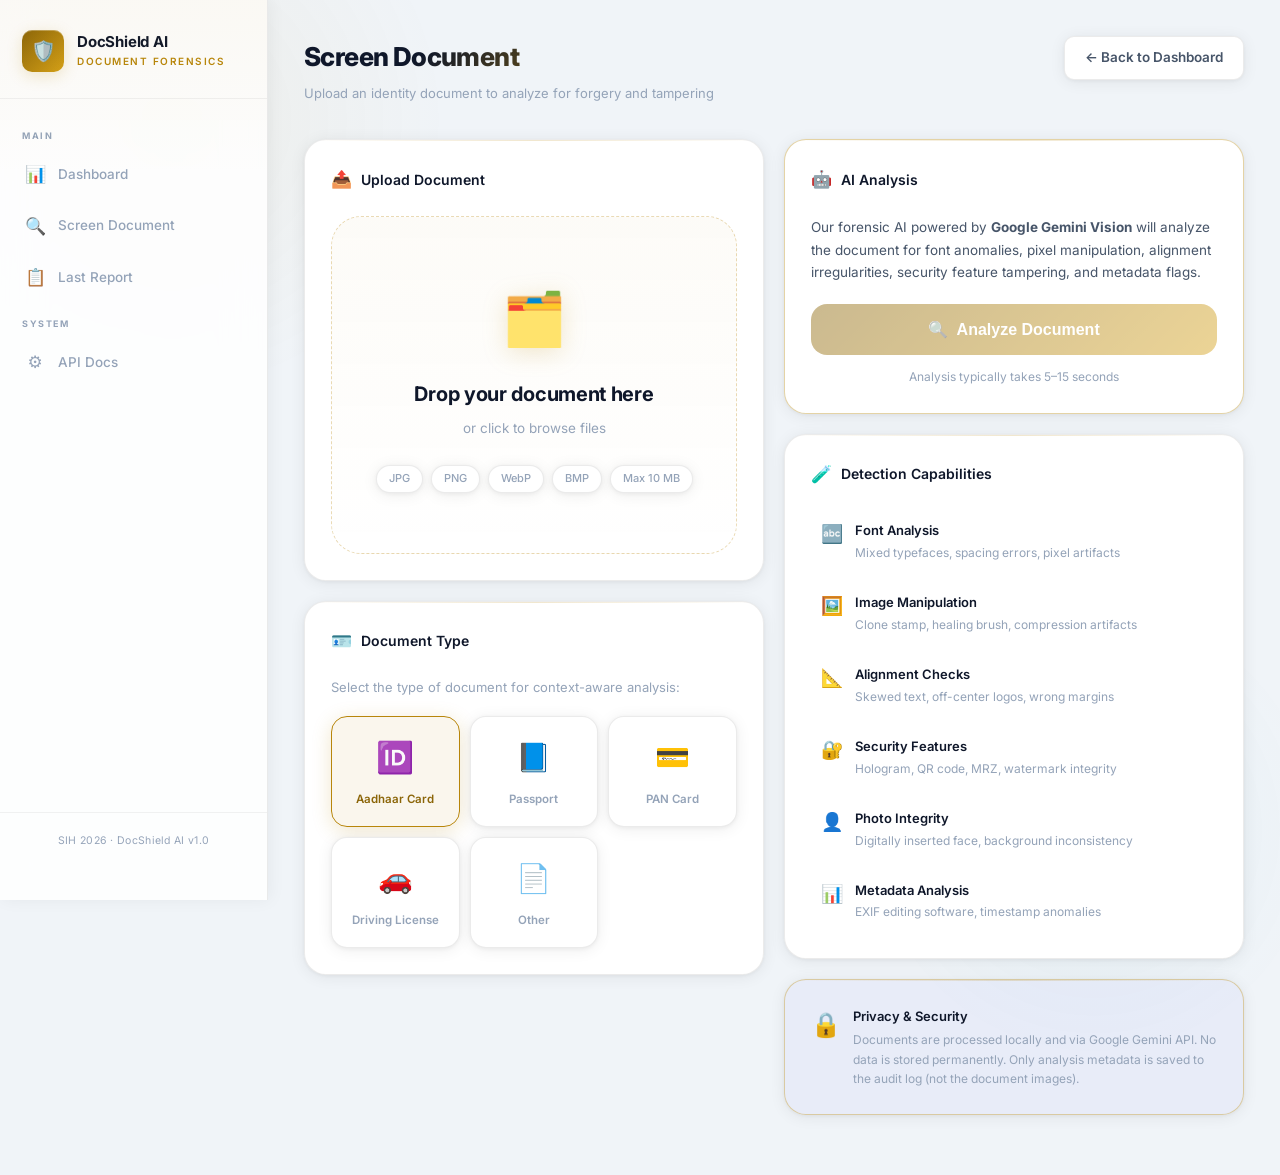
==== frontend/screen.html @ af09ad70 "Initial commit - DocShield AI" ====
<!DOCTYPE html>
<html lang="en">
<head>
  <meta charset="UTF-8">
  <meta name="viewport" content="width=device-width, initial-scale=1.0">
  <title>DocShield AI — Screen Document</title>
  <meta name="description" content="Upload and screen identity documents for forgery and tampering using AI-powered forensic analysis.">
  <link rel="stylesheet" href="css/styles.css?v=3">
</head>
<body>
<div class="app-layout">

  <!-- ── Sidebar ── -->
  <aside class="sidebar">
    <div class="sidebar-brand">
      <a class="brand-logo" href="/">
        <div class="brand-icon">🛡️</div>
        <div>
          <div class="brand-name">DocShield AI</div>
          <div class="brand-subtitle">Document Forensics</div>
        </div>
      </a>
    </div>
    <span class="nav-section-label">Main</span>
    <a class="nav-item" href="/">
      <span class="nav-icon">📊</span> Dashboard
    </a>
    <a class="nav-item active" href="/screen">
      <span class="nav-icon">🔍</span> Screen Document
    </a>
    <a class="nav-item" href="/report">
      <span class="nav-icon">📋</span> Last Report
    </a>
    <span class="nav-section-label">System</span>
    <a class="nav-item" href="/docs" target="_blank">
      <span class="nav-icon">⚙️</span> API Docs
    </a>
    <div class="sidebar-footer">
      <div class="sidebar-footer-text">SIH 2026 · DocShield AI v1.0</div>
    </div>
  </aside>

  <!-- ── Main Content ── -->
  <main class="main-content">

    <!-- Header -->
    <div class="page-header fade-in">
      <div>
        <h1 class="page-title">Screen Document</h1>
        <p class="page-subtitle">Upload an identity document to analyze for forgery and tampering</p>
      </div>
      <a class="btn btn-secondary" href="/">← Back to Dashboard</a>
    </div>

    <div class="grid-2" style="align-items:start">

      <!-- Left Column: Upload + Doc Type -->
      <div style="display:flex;flex-direction:column;gap:20px">

        <!-- Upload Card -->
        <div class="card fade-in stagger-1">
          <div class="card-header">
            <div class="card-title"><span class="card-title-icon">📤</span> Upload Document</div>
          </div>

          <div class="upload-zone" id="drop-zone">
            <input type="file" id="file-input" accept="image/*" style="display:none">
            <span class="upload-icon">🗂️</span>
            <div class="upload-title">Drop your document here</div>
            <div class="upload-subtitle">or click to browse files</div>
            <div class="upload-formats">
              <span class="format-chip">JPG</span>
              <span class="format-chip">PNG</span>
              <span class="format-chip">WebP</span>
              <span class="format-chip">BMP</span>
              <span class="format-chip">Max 10 MB</span>
            </div>
          </div>

          <!-- Preview -->
          <div class="upload-preview" id="upload-preview">
            <img id="preview-img" alt="Document preview">
            <div class="upload-preview-info">
              <span id="preview-name" style="color:var(--text-primary);font-weight:500">—</span>
              <span id="preview-size" style="color:var(--text-muted)">—</span>
            </div>
          </div>
        </div>

        <!-- Document Type Card -->
        <div class="card fade-in stagger-2">
          <div class="card-header">
            <div class="card-title"><span class="card-title-icon">🪪</span> Document Type</div>
          </div>
          <p style="font-size:13px;color:var(--text-muted);margin-bottom:4px">
            Select the type of document for context-aware analysis:
          </p>
          <div class="doc-type-grid">
            <div class="doc-type-btn" data-type="aadhaar">
              <span class="doc-type-icon">🆔</span>
              <div class="doc-type-name">Aadhaar Card</div>
            </div>
            <div class="doc-type-btn" data-type="passport">
              <span class="doc-type-icon">📘</span>
              <div class="doc-type-name">Passport</div>
            </div>
            <div class="doc-type-btn" data-type="pan">
              <span class="doc-type-icon">💳</span>
              <div class="doc-type-name">PAN Card</div>
            </div>
            <div class="doc-type-btn" data-type="driving_license">
              <span class="doc-type-icon">🚗</span>
              <div class="doc-type-name">Driving License</div>
            </div>
            <div class="doc-type-btn" data-type="other">
              <span class="doc-type-icon">📄</span>
              <div class="doc-type-name">Other</div>
            </div>
          </div>
        </div>
      </div>

      <!-- Right Column: Guidelines + Analyze -->
      <div style="display:flex;flex-direction:column;gap:20px">

        <!-- Analyze Button Card -->
        <div class="card fade-in stagger-3" style="border-color:var(--border-accent)">
          <div class="card-header">
            <div class="card-title"><span class="card-title-icon">🤖</span> AI Analysis</div>
          </div>
          <p style="font-size:13.5px;color:var(--text-secondary);margin-bottom:20px;line-height:1.7">
            Our forensic AI powered by <strong style="color:var(--accent-light)">Google Gemini Vision</strong> will analyze 
            the document for font anomalies, pixel manipulation, alignment irregularities, 
            security feature tampering, and metadata flags.
          </p>
          <button class="btn btn-primary btn-lg w-full" id="analyze-btn" disabled style="justify-content:center;font-size:16px;padding:16px">
            🔍 &nbsp;Analyze Document
          </button>
          <p style="font-size:12px;color:var(--text-muted);text-align:center;margin-top:12px">
            Analysis typically takes 5–15 seconds
          </p>
        </div>

        <!-- What we check -->
        <div class="card fade-in stagger-4">
          <div class="card-header">
            <div class="card-title"><span class="card-title-icon">🧪</span> Detection Capabilities</div>
          </div>
          <div style="display:flex;flex-direction:column;gap:10px" id="detection-list"></div>
        </div>

        <!-- Privacy Notice -->
        <div class="card fade-in" style="background:rgba(99,102,241,0.05);border-color:var(--border-accent)">
          <div style="display:flex;gap:12px;align-items:flex-start">
            <span style="font-size:24px">🔒</span>
            <div>
              <div style="font-size:13px;font-weight:600;color:var(--accent-light);margin-bottom:4px">Privacy & Security</div>
              <div style="font-size:12px;color:var(--text-muted);line-height:1.6">
                Documents are processed locally and via Google Gemini API. No data is stored permanently. 
                Only analysis metadata is saved to the audit log (not the document images).
              </div>
            </div>
          </div>
        </div>

      </div>
    </div>

  </main>
</div>

<!-- ── Loading Overlay ── -->
<div class="loading-overlay" id="loading-overlay">
  <div class="loading-spinner"></div>
  <div class="loading-title">Analyzing Document...</div>
  <div class="loading-steps">
    <div class="loading-step" id="step-upload">
      <div class="loading-step-icon">1</div>
      <span>Uploading document securely</span>
    </div>
    <div class="loading-step" id="step-exif">
      <div class="loading-step-icon">2</div>
      <span>Extracting EXIF metadata</span>
    </div>
    <div class="loading-step" id="step-preproc">
      <div class="loading-step-icon">3</div>
      <span>Preprocessing image</span>
    </div>
    <div class="loading-step" id="step-ai">
      <div class="loading-step-icon">4</div>
      <span>Running Gemini Vision AI analysis</span>
    </div>
    <div class="loading-step" id="step-annotate">
      <div class="loading-step-icon">5</div>
      <span>Generating annotated report</span>
    </div>
  </div>
</div>

<script src="js/app.js"></script>
<script src="js/upload.js"></script>
<script>
  // Populate Detection Capabilities list
  const DETECTION_ITEMS = [
    ['🔤', 'Font Analysis',       'Mixed typefaces, spacing errors, pixel artifacts'],
    ['🖼️', 'Image Manipulation', 'Clone stamp, healing brush, compression artifacts'],
    ['📐', 'Alignment Checks',   'Skewed text, off-center logos, wrong margins'],
    ['🔐', 'Security Features',  'Hologram, QR code, MRZ, watermark integrity'],
    ['👤', 'Photo Integrity',    'Digitally inserted face, background inconsistency'],
    ['📊', 'Metadata Analysis',  'EXIF editing software, timestamp anomalies'],
  ];
  document.getElementById('detection-list').innerHTML = DETECTION_ITEMS.map(
    ([icon, title, desc]) => `
      <div style="display:flex;gap:12px;align-items:flex-start;padding:10px;background:var(--bg-glass);border-radius:var(--radius-sm)">
        <span style="font-size:18px;flex-shrink:0">${icon}</span>
        <div>
          <div style="font-size:13px;font-weight:600;color:var(--text-primary)">${title}</div>
          <div style="font-size:12px;color:var(--text-muted);margin-top:2px">${desc}</div>
        </div>
      </div>`
  ).join('');
</script>
</body>
</html>
---- frontend/css/styles.css ----
﻿/* DocShield AI - Premium Daylight Theme - SIH Project 2026 */

@import url('https://fonts.googleapis.com/css2?family=Inter:wght@300;400;500;600;700;800;900&family=JetBrains+Mono:wght@400;500&display=swap');

:root {
  --bg-primary:    #f0f4f8;
  --bg-secondary:  #e8edf3;
  --bg-card:       #ffffff;
  --bg-card-hover: #f8fafd;
  --bg-glass:      rgba(255,255,255,0.7);
  --bg-glass-hover:rgba(255,255,255,0.9);
  --border:        rgba(0,0,0,0.08);
  --border-accent: rgba(201,168,76,0.5);
  --border-subtle: rgba(0,0,0,0.05);

  --gold:          #b8860b;
  --gold-light:    #d4a017;
  --gold-dark:     #8b6508;
  --gold-glow:     rgba(184,134,11,0.2);
  --gold-bg:       rgba(184,134,11,0.07);

  --teal:          #0891b2;
  --teal-glow:     rgba(8,145,178,0.2);
  --teal-bg:       rgba(8,145,178,0.07);

  --genuine:        #059669;
  --genuine-bg:     rgba(5,150,105,0.08);
  --genuine-glow:   rgba(5,150,105,0.25);
  --suspicious:     #d97706;
  --suspicious-bg:  rgba(217,119,6,0.08);
  --suspicious-glow:rgba(217,119,6,0.25);
  --fake:           #dc2626;
  --fake-bg:        rgba(220,38,38,0.07);
  --fake-glow:      rgba(220,38,38,0.2);
  --high:   #dc2626;
  --medium: #d97706;
  --low:    #059669;

  --text-primary:   #0f172a;
  --text-secondary: #475569;
  --text-muted:     #94a3b8;

  --radius-xs: 6px;
  --radius-sm: 10px;
  --radius-md: 16px;
  --radius-lg: 22px;
  --radius-xl: 30px;

  --transition:      0.25s cubic-bezier(0.4,0,0.2,1);
  --transition-slow: 0.45s cubic-bezier(0.4,0,0.2,1);
  --shadow-card: 0 2px 16px rgba(0,0,0,0.07), 0 1px 4px rgba(0,0,0,0.05);
  --shadow-lg:   0 8px 40px rgba(0,0,0,0.12), 0 2px 8px rgba(0,0,0,0.06);
  --shadow-gold: 0 0 40px rgba(184,134,11,0.1);
  --sidebar-width: 268px;
}

*,*::before,*::after{box-sizing:border-box;margin:0;padding:0;}
html{scroll-behavior:smooth;}
body{font-family:'Inter',system-ui,sans-serif;background-color:var(--bg-primary);color:var(--text-primary);min-height:100vh;overflow-x:hidden;line-height:1.6;}

body::before{content:'';position:fixed;top:-20%;left:-10%;width:600px;height:600px;background:radial-gradient(ellipse,rgba(184,134,11,0.06) 0%,transparent 65%);pointer-events:none;z-index:0;animation:orb-drift 18s ease-in-out infinite alternate;}
body::after{content:'';position:fixed;bottom:-20%;right:-5%;width:500px;height:500px;background:radial-gradient(ellipse,rgba(8,145,178,0.05) 0%,transparent 65%);pointer-events:none;z-index:0;animation:orb-drift 22s ease-in-out infinite alternate-reverse;}
@keyframes orb-drift{from{transform:translate(0,0) scale(1);}to{transform:translate(30px,20px) scale(1.08);}}

::-webkit-scrollbar{width:5px;}
::-webkit-scrollbar-track{background:var(--bg-secondary);}
::-webkit-scrollbar-thumb{background:rgba(184,134,11,0.3);border-radius:3px;}
::-webkit-scrollbar-thumb:hover{background:var(--gold);}

.app-layout{display:flex;min-height:100vh;}

/* Sidebar */
.sidebar{width:var(--sidebar-width);flex-shrink:0;background:rgba(255,255,255,0.85);backdrop-filter:blur(20px);-webkit-backdrop-filter:blur(20px);border-right:1px solid var(--border);display:flex;flex-direction:column;padding:30px 0;position:fixed;top:0;left:0;height:100vh;z-index:100;transition:transform var(--transition);box-shadow:2px 0 16px rgba(0,0,0,0.05);}
.sidebar::before{content:'';position:absolute;top:0;left:0;right:0;height:180px;background:linear-gradient(180deg,rgba(184,134,11,0.04) 0%,transparent 100%);pointer-events:none;}
.sidebar-brand{padding:0 22px 26px;border-bottom:1px solid var(--border-subtle);margin-bottom:16px;}
.brand-logo{display:flex;align-items:center;gap:13px;text-decoration:none;}
.brand-icon{width:42px;height:42px;background:linear-gradient(135deg,var(--gold-dark),var(--gold-light));border-radius:var(--radius-sm);display:flex;align-items:center;justify-content:center;font-size:20px;box-shadow:0 4px 16px var(--gold-glow),inset 0 1px 0 rgba(255,255,255,0.3);flex-shrink:0;}
.brand-name{font-size:15px;font-weight:700;color:var(--text-primary);line-height:1.2;letter-spacing:-0.2px;}
.brand-subtitle{font-size:10px;color:var(--gold);font-weight:600;text-transform:uppercase;letter-spacing:1.5px;margin-top:2px;}
.nav-section-label{font-size:9px;font-weight:700;text-transform:uppercase;letter-spacing:1.5px;color:var(--text-muted);padding:14px 22px 6px;display:block;}
.nav-item{display:flex;align-items:center;gap:12px;padding:11px 22px;color:var(--text-muted);text-decoration:none;font-size:13.5px;font-weight:500;border-left:2px solid transparent;transition:all var(--transition);cursor:pointer;margin:1px 0;}
.nav-item:hover{color:var(--text-secondary);background:rgba(0,0,0,0.03);border-left-color:rgba(184,134,11,0.4);}
.nav-item.active{color:var(--gold-dark);background:linear-gradient(90deg,rgba(184,134,11,0.07) 0%,transparent 100%);border-left-color:var(--gold);}
.nav-icon{font-size:17px;width:22px;text-align:center;flex-shrink:0;}
.nav-badge{margin-left:auto;background:var(--fake);color:white;font-size:10px;font-weight:700;padding:2px 7px;border-radius:99px;}
.sidebar-footer{margin-top:auto;padding:20px 22px;border-top:1px solid var(--border-subtle);}
.sidebar-footer-text{font-size:10.5px;color:var(--text-muted);text-align:center;letter-spacing:0.3px;}

/* Main */
.main-content{flex:1;margin-left:var(--sidebar-width);padding:36px 36px 60px;position:relative;z-index:1;}

.page-header{display:flex;align-items:flex-start;justify-content:space-between;margin-bottom:36px;}
.page-title{font-size:26px;font-weight:800;letter-spacing:-0.6px;background:linear-gradient(135deg,#0f172a 30%,var(--gold));-webkit-background-clip:text;-webkit-text-fill-color:transparent;background-clip:text;}
.page-subtitle{font-size:13px;color:var(--text-muted);margin-top:5px;}
.header-actions{display:flex;gap:10px;align-items:center;}

/* Buttons */
.btn{display:inline-flex;align-items:center;gap:8px;padding:10px 20px;border-radius:var(--radius-sm);font-size:13.5px;font-weight:600;cursor:pointer;border:none;transition:all var(--transition);text-decoration:none;white-space:nowrap;}
.btn-primary{background:linear-gradient(135deg,var(--gold-dark),var(--gold-light));color:#fff;box-shadow:0 4px 16px var(--gold-glow);}
.btn-primary:hover{transform:translateY(-2px);box-shadow:0 8px 28px rgba(184,134,11,0.3);}
.btn-primary:active{transform:translateY(0);}
.btn-secondary{background:#fff;color:var(--text-secondary);border:1px solid var(--border);box-shadow:var(--shadow-card);}
.btn-secondary:hover{background:var(--bg-card-hover);color:var(--text-primary);border-color:rgba(184,134,11,0.3);}
.btn-danger{background:rgba(220,38,38,0.08);color:var(--fake);border:1px solid rgba(220,38,38,0.2);}
.btn-danger:hover{background:rgba(220,38,38,0.14);border-color:rgba(220,38,38,0.35);}
.btn-lg{padding:14px 28px;font-size:14.5px;border-radius:var(--radius-md);}
.btn:disabled{opacity:0.45;cursor:not-allowed;transform:none!important;box-shadow:none!important;}

/* Cards */
.card{background:var(--bg-card);border:1px solid var(--border);border-radius:var(--radius-lg);padding:26px;transition:border-color var(--transition),box-shadow var(--transition),background var(--transition);position:relative;overflow:hidden;box-shadow:var(--shadow-card);}
.card::before{content:'';position:absolute;top:0;left:0;right:0;height:1px;background:linear-gradient(90deg,transparent,rgba(184,134,11,0.2),transparent);pointer-events:none;}
.card:hover{background:var(--bg-card-hover);border-color:rgba(184,134,11,0.25);box-shadow:var(--shadow-lg);}
.card-header{display:flex;align-items:center;justify-content:space-between;margin-bottom:22px;}
.card-title{font-size:14px;font-weight:600;color:var(--text-primary);display:flex;align-items:center;gap:9px;}
.card-title-icon{font-size:17px;}

/* Stats Grid */
.stats-grid{display:grid;grid-template-columns:repeat(auto-fit,minmax(210px,1fr));gap:18px;margin-bottom:28px;}
.stat-card{background:var(--bg-card);border:1px solid var(--border);border-radius:var(--radius-lg);padding:24px;display:flex;flex-direction:column;gap:10px;position:relative;overflow:hidden;transition:all var(--transition);box-shadow:var(--shadow-card);}
.stat-card::after{content:'';position:absolute;bottom:0;left:0;right:0;height:3px;}
.stat-card.total::after{background:linear-gradient(90deg,var(--gold-dark),var(--gold-light));}
.stat-card.genuine::after{background:var(--genuine);}
.stat-card.suspicious::after{background:var(--suspicious);}
.stat-card.fake::after{background:var(--fake);}
.stat-card:hover{transform:translateY(-4px);box-shadow:var(--shadow-lg);}
.stat-card.total:hover{border-color:rgba(184,134,11,0.3);}
.stat-card.genuine:hover{border-color:rgba(5,150,105,0.3);}
.stat-card.suspicious:hover{border-color:rgba(217,119,6,0.3);}
.stat-card.fake:hover{border-color:rgba(220,38,38,0.3);}
.stat-icon{width:46px;height:46px;border-radius:var(--radius-sm);display:flex;align-items:center;justify-content:center;font-size:22px;border:1px solid var(--border);}
.stat-icon.total{background:var(--gold-bg);border-color:rgba(184,134,11,0.15);}
.stat-icon.genuine{background:var(--genuine-bg);border-color:rgba(5,150,105,0.15);}
.stat-icon.suspicious{background:var(--suspicious-bg);border-color:rgba(217,119,6,0.15);}
.stat-icon.fake{background:var(--fake-bg);border-color:rgba(220,38,38,0.15);}
.stat-value{font-size:38px;font-weight:800;color:var(--text-primary);line-height:1;font-variant-numeric:tabular-nums;letter-spacing:-1px;}
.stat-label{font-size:12.5px;color:var(--text-secondary);font-weight:500;}
.stat-change{font-size:11.5px;color:var(--text-muted);margin-top:auto;padding-top:10px;border-top:1px solid var(--border-subtle);}

/* Table */
.table-wrapper{overflow-x:auto;border-radius:var(--radius-md);}
table{width:100%;border-collapse:collapse;font-size:13px;}
thead th{background:rgba(0,0,0,0.02);color:var(--text-muted);font-size:10px;font-weight:700;text-transform:uppercase;letter-spacing:1px;padding:13px 16px;text-align:left;border-bottom:1px solid var(--border);}
tbody tr{border-bottom:1px solid var(--border-subtle);transition:background var(--transition);}
tbody tr:hover{background:rgba(184,134,11,0.03);}
tbody tr:last-child{border-bottom:none;}
tbody td{padding:14px 16px;color:var(--text-secondary);vertical-align:middle;}
.td-mono{font-family:'JetBrains Mono',monospace;font-size:11.5px;color:var(--gold-dark);letter-spacing:0.3px;}

/* Badges */
.badge{display:inline-flex;align-items:center;gap:5px;padding:4px 12px;border-radius:99px;font-size:10px;font-weight:700;letter-spacing:0.7px;text-transform:uppercase;}
.badge-genuine{background:var(--genuine-bg);color:var(--genuine);border:1px solid var(--genuine-glow);}
.badge-suspicious{background:var(--suspicious-bg);color:var(--suspicious);border:1px solid var(--suspicious-glow);}
.badge-fake{background:var(--fake-bg);color:var(--fake);border:1px solid var(--fake-glow);}
.badge-dot{width:5px;height:5px;border-radius:50%;background:currentColor;animation:pulse-dot 2.5s ease-in-out infinite;}
@keyframes pulse-dot{0%,100%{opacity:1;transform:scale(1);}50%{opacity:0.5;transform:scale(0.7);}}

/* Risk Bar */
.risk-bar-wrap{display:flex;align-items:center;gap:10px;}
.risk-bar-bg{flex:1;height:5px;background:rgba(0,0,0,0.08);border-radius:99px;overflow:hidden;}
.risk-bar-fill{height:100%;border-radius:99px;transition:width 1.2s cubic-bezier(0.4,0,0.2,1);}
.risk-score-num{font-size:11.5px;font-weight:700;font-family:'JetBrains Mono',monospace;min-width:36px;text-align:right;}

/* Gauge */
.gauge-container{display:flex;flex-direction:column;align-items:center;gap:20px;}
.gauge-svg{transform:rotate(-90deg);filter:drop-shadow(0 0 10px rgba(184,134,11,0.15));}
.gauge-track{fill:none;stroke:rgba(0,0,0,0.08);stroke-width:10;}
.gauge-fill{fill:none;stroke-width:10;stroke-linecap:round;transition:stroke-dashoffset 1.6s cubic-bezier(0.4,0,0.2,1),stroke 0.5s ease;}
.gauge-center{text-anchor:middle;dominant-baseline:central;transform:rotate(90deg);transform-origin:90px 90px;}
.gauge-score{font-family:'Inter',sans-serif;font-size:32px;font-weight:800;fill:var(--text-primary);}
.gauge-label{font-family:'Inter',sans-serif;font-size:9.5px;font-weight:600;fill:var(--text-muted);text-transform:uppercase;letter-spacing:1.5px;}

/* Upload Zone */
.upload-zone{border:1.5px dashed rgba(184,134,11,0.3);border-radius:var(--radius-xl);padding:60px 40px;text-align:center;cursor:pointer;transition:all var(--transition);background:linear-gradient(180deg,rgba(184,134,11,0.03) 0%,transparent 100%);}
.upload-zone:hover,.upload-zone.drag-over{border-color:var(--gold);background:rgba(184,134,11,0.05);box-shadow:0 0 40px rgba(184,134,11,0.08),inset 0 0 30px rgba(184,134,11,0.03);}
.upload-icon{font-size:52px;margin-bottom:18px;display:block;filter:drop-shadow(0 4px 12px rgba(184,134,11,0.2));transition:transform var(--transition);}
.upload-zone:hover .upload-icon{transform:translateY(-8px) scale(1.05);}
.upload-title{font-size:20px;font-weight:700;color:var(--text-primary);margin-bottom:8px;letter-spacing:-0.3px;}
.upload-subtitle{font-size:13.5px;color:var(--text-muted);margin-bottom:26px;}
.upload-formats{display:flex;justify-content:center;gap:8px;flex-wrap:wrap;}
.format-chip{padding:4px 12px;background:#fff;border:1px solid var(--border);border-radius:99px;font-size:11px;color:var(--text-muted);font-weight:500;box-shadow:var(--shadow-card);}
.upload-preview{margin-top:22px;border-radius:var(--radius-md);overflow:hidden;border:1px solid var(--border);display:none;box-shadow:var(--shadow-card);}
.upload-preview img{width:100%;max-height:280px;object-fit:contain;background:#f8fafc;display:block;}
.upload-preview-info{padding:12px 16px;display:flex;justify-content:space-between;align-items:center;background:#fff;border-top:1px solid var(--border);font-size:12.5px;color:var(--text-secondary);}

/* Doc Type */
.doc-type-grid{display:grid;grid-template-columns:repeat(auto-fit,minmax(120px,1fr));gap:10px;margin-top:18px;}
.doc-type-btn{padding:18px 12px;background:#fff;border:1px solid var(--border);border-radius:var(--radius-md);text-align:center;cursor:pointer;transition:all var(--transition);color:var(--text-muted);box-shadow:var(--shadow-card);}
.doc-type-btn:hover{border-color:rgba(184,134,11,0.4);color:var(--text-secondary);background:var(--gold-bg);box-shadow:var(--shadow-lg);}
.doc-type-btn.selected{border-color:var(--gold);background:var(--gold-bg);color:var(--gold-dark);box-shadow:0 4px 20px var(--gold-glow);}
.doc-type-icon{font-size:28px;margin-bottom:10px;display:block;transition:transform var(--transition);}
.doc-type-btn:hover .doc-type-icon,.doc-type-btn.selected .doc-type-icon{transform:scale(1.1);}
.doc-type-name{font-size:11.5px;font-weight:600;}

/* Anomalies */
.anomaly-list{display:flex;flex-direction:column;gap:10px;}
.anomaly-item{background:#fff;border:1px solid var(--border);border-radius:var(--radius-md);padding:15px 18px;display:flex;gap:14px;align-items:flex-start;transition:all var(--transition);animation:slide-in 0.4s ease both;box-shadow:var(--shadow-card);}
@keyframes slide-in{from{opacity:0;transform:translateX(-14px);}to{opacity:1;transform:translateX(0);}}
.anomaly-item:hover{border-color:rgba(184,134,11,0.25);box-shadow:var(--shadow-lg);}
.anomaly-severity-dot{width:8px;height:8px;border-radius:50%;flex-shrink:0;margin-top:6px;}
.sev-high{background:var(--high);box-shadow:0 0 8px rgba(220,38,38,0.4);}
.sev-medium{background:var(--medium);box-shadow:0 0 8px rgba(217,119,6,0.4);}
.sev-low{background:var(--low);box-shadow:0 0 8px rgba(5,150,105,0.4);}
.anomaly-content{flex:1;}
.anomaly-type{font-size:10px;font-weight:700;color:var(--text-muted);text-transform:uppercase;letter-spacing:1px;}
.anomaly-desc{font-size:13px;color:var(--text-primary);margin-top:4px;line-height:1.5;}
.anomaly-sev-badge{flex-shrink:0;font-size:9.5px;font-weight:700;padding:3px 9px;border-radius:99px;text-transform:uppercase;letter-spacing:0.7px;}
.sev-badge-high{background:var(--fake-bg);color:var(--high);border:1px solid rgba(220,38,38,0.2);}
.sev-badge-medium{background:var(--suspicious-bg);color:var(--medium);border:1px solid rgba(217,119,6,0.2);}
.sev-badge-low{background:var(--genuine-bg);color:var(--low);border:1px solid rgba(5,150,105,0.2);}

/* Image Compare */
.image-compare-grid{display:grid;grid-template-columns:1fr 1fr;gap:14px;}
.image-panel{background:#f8fafc;border:1px solid var(--border);border-radius:var(--radius-md);overflow:hidden;transition:border-color var(--transition),box-shadow var(--transition);box-shadow:var(--shadow-card);}
.image-panel:hover{border-color:rgba(184,134,11,0.3);box-shadow:var(--shadow-lg);}
.image-panel-header{padding:10px 16px;background:#fff;border-bottom:1px solid var(--border);font-size:11.5px;font-weight:600;color:var(--text-secondary);}
.image-panel img{width:100%;object-fit:contain;display:block;max-height:360px;}

/* Loading Overlay */
.loading-overlay{position:fixed;inset:0;background:rgba(240,244,248,0.88);backdrop-filter:blur(12px);display:flex;flex-direction:column;align-items:center;justify-content:center;gap:28px;z-index:999;opacity:0;pointer-events:none;transition:opacity var(--transition-slow);}
.loading-overlay.visible{opacity:1;pointer-events:all;}
.loading-spinner{width:56px;height:56px;border:3px solid rgba(184,134,11,0.15);border-top-color:var(--gold);border-right-color:var(--gold-light);border-radius:50%;animation:spin 0.9s linear infinite;box-shadow:0 0 24px var(--gold-glow);}
@keyframes spin{to{transform:rotate(360deg);}}
.loading-title{font-size:17px;font-weight:700;color:var(--text-primary);}
.loading-steps{display:flex;flex-direction:column;gap:10px;max-width:300px;width:100%;}
.loading-step{display:flex;align-items:center;gap:12px;font-size:12.5px;color:var(--text-muted);transition:color var(--transition);}
.loading-step.active{color:var(--gold-dark);}
.loading-step.done{color:var(--genuine);}
.loading-step-icon{width:22px;height:22px;border-radius:50%;border:1.5px solid currentColor;display:flex;align-items:center;justify-content:center;font-size:9px;flex-shrink:0;transition:all var(--transition);}
.loading-step.active .loading-step-icon{background:var(--gold-bg);border-color:var(--gold);}
.loading-step.done .loading-step-icon{background:var(--genuine-bg);border-color:var(--genuine);}

/* EXIF Flags */
.exif-flag-list{display:flex;flex-direction:column;gap:8px;}
.exif-flag{display:flex;align-items:center;gap:10px;padding:11px 15px;background:rgba(217,119,6,0.05);border:1px solid rgba(217,119,6,0.2);border-radius:var(--radius-sm);font-size:12.5px;color:var(--suspicious);line-height:1.4;}

/* Toasts */
.toast{position:fixed;bottom:28px;right:28px;padding:14px 20px;background:#fff;border:1px solid var(--border);border-radius:var(--radius-md);box-shadow:0 16px 48px rgba(0,0,0,0.15);font-size:13.5px;color:var(--text-primary);z-index:9999;transform:translateY(80px) scale(0.96);opacity:0;transition:all 0.38s cubic-bezier(0.34,1.56,0.64,1);display:flex;align-items:center;gap:10px;max-width:360px;}
.toast.show{transform:translateY(0) scale(1);opacity:1;}
.toast.error{border-color:rgba(220,38,38,0.4);color:var(--fake);}
.toast.success{border-color:rgba(5,150,105,0.4);color:var(--genuine);}
.toast.warning{border-color:rgba(217,119,6,0.4);color:var(--suspicious);}
.toast.info{border-color:rgba(184,134,11,0.4);color:var(--gold-dark);}

/* Donut */
.donut-wrapper{display:flex;align-items:center;gap:32px;flex-wrap:wrap;}
.donut-legend{display:flex;flex-direction:column;gap:12px;}
.legend-item{display:flex;align-items:center;gap:10px;font-size:12.5px;color:var(--text-secondary);}
.legend-dot{width:9px;height:9px;border-radius:50%;flex-shrink:0;}
.legend-value{font-weight:700;color:var(--text-primary);margin-left:auto;min-width:28px;text-align:right;font-family:'JetBrains Mono',monospace;font-size:13px;}

/* Verdict Banner */
.verdict-banner{padding:24px 28px;border-radius:var(--radius-lg);display:flex;align-items:center;gap:22px;border:1px solid;position:relative;overflow:hidden;box-shadow:var(--shadow-card);}
.verdict-banner::before{content:'';position:absolute;inset:0;background:linear-gradient(135deg,rgba(255,255,255,0.5) 0%,transparent 60%);pointer-events:none;}
.verdict-banner.GENUINE{background:var(--genuine-bg);border-color:var(--genuine-glow);}
.verdict-banner.SUSPICIOUS{background:var(--suspicious-bg);border-color:var(--suspicious-glow);}
.verdict-banner.FAKE{background:var(--fake-bg);border-color:var(--fake-glow);}
.verdict-emoji{font-size:42px;}
.verdict-title{font-size:21px;font-weight:800;letter-spacing:-0.4px;}
.verdict-title.GENUINE{color:var(--genuine);}
.verdict-title.SUSPICIOUS{color:var(--suspicious);}
.verdict-title.FAKE{color:var(--fake);}
.verdict-summary{font-size:13px;color:var(--text-secondary);margin-top:5px;}

/* System Status */
.live-dot{width:7px;height:7px;background:var(--genuine);border-radius:50%;display:inline-block;margin-right:6px;animation:pulse-dot 2.5s ease-in-out infinite;box-shadow:0 0 6px var(--genuine);}
.system-status{display:flex;align-items:center;font-size:12px;color:var(--genuine);background:var(--genuine-bg);border:1px solid var(--genuine-glow);padding:7px 16px;border-radius:99px;font-weight:500;}

/* Empty / Meta */
.empty-history{text-align:center;padding:52px;color:var(--text-muted);font-size:13.5px;}
.no-result-state{text-align:center;padding:80px 40px;display:flex;flex-direction:column;align-items:center;gap:16px;}
.no-result-icon{font-size:56px;}
.section-divider{border:none;border-top:1px solid var(--border);margin:28px 0;}
.meta-grid{display:grid;grid-template-columns:repeat(auto-fill,minmax(180px,1fr));gap:14px;}
.meta-item{background:#fff;border:1px solid var(--border);border-radius:var(--radius-sm);padding:14px 16px;transition:all var(--transition);box-shadow:var(--shadow-card);}
.meta-item:hover{border-color:rgba(184,134,11,0.3);box-shadow:var(--shadow-lg);}
.meta-label{font-size:10px;color:var(--text-muted);font-weight:700;text-transform:uppercase;letter-spacing:1px;}
.meta-value{font-size:13.5px;color:var(--text-primary);font-weight:600;margin-top:5px;}
.meta-value.mono{font-family:'JetBrains Mono',monospace;color:var(--gold-dark);font-size:13px;}
.empty-anomalies{display:flex;align-items:center;justify-content:center;gap:10px;padding:32px;color:var(--genuine);background:var(--genuine-bg);border-radius:var(--radius-md);font-size:13.5px;font-weight:500;border:1px solid var(--genuine-glow);}
.no-annotation{display:flex;flex-direction:column;align-items:center;justify-content:center;gap:8px;padding:40px;color:var(--text-muted);font-size:13px;}

/* Responsive */
@media (max-width:900px){
  .sidebar{transform:translateX(-100%);}
  .sidebar.open{transform:translateX(0);}
  .main-content{margin-left:0;padding:20px 16px 48px;}
  .image-compare-grid{grid-template-columns:1fr;}
  .stats-grid{grid-template-columns:repeat(2,1fr);}
  .page-title{font-size:22px;}
}
@media (max-width:560px){
  .stats-grid{grid-template-columns:1fr;}
  .doc-type-grid{grid-template-columns:repeat(2,1fr);}
  .donut-wrapper{flex-direction:column;}
}

/* Utilities */
.text-center{text-align:center;}
.text-right{text-align:right;}
.mt-4{margin-top:16px;}
.mt-6{margin-top:24px;}
.mt-8{margin-top:32px;}
.mb-4{margin-bottom:16px;}
.mb-6{margin-bottom:24px;}
.gap-4{gap:16px;}
.flex{display:flex;}
.flex-col{flex-direction:column;}
.items-center{align-items:center;}
.justify-between{justify-content:space-between;}
.grid-2{display:grid;grid-template-columns:1fr 1fr;gap:20px;}
.hidden{display:none!important;}
.w-full{width:100%;}

/* Animations */
.fade-in{animation:fadeIn 0.5s ease both;}
@keyframes fadeIn{from{opacity:0;transform:translateY(12px);}to{opacity:1;transform:translateY(0);}}
.stagger-1{animation-delay:0.05s;}
.stagger-2{animation-delay:0.11s;}
.stagger-3{animation-delay:0.17s;}
.stagger-4{animation-delay:0.23s;}
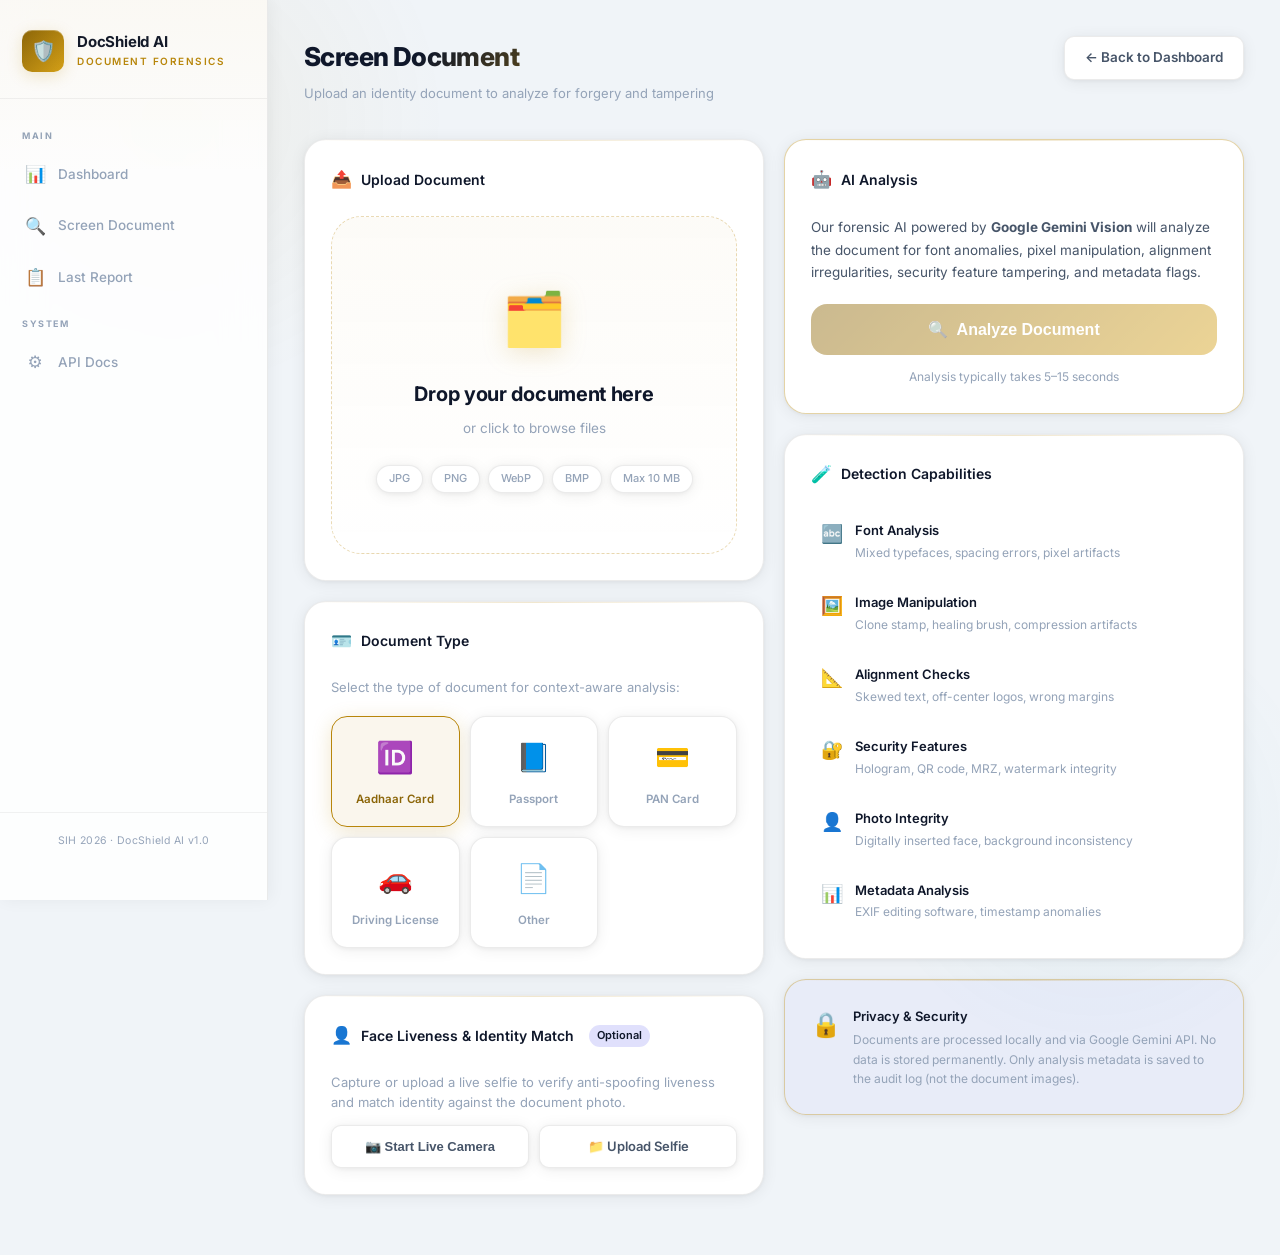
==== commit e1897930: "feat: Add face liveness detection and biometric identity matching feature" ====
--- a/frontend/screen.html
+++ b/frontend/screen.html
@@ -116,6 +116,47 @@
               <span class="doc-type-icon">📄</span>
               <div class="doc-type-name">Other</div>
             </div>
+          </div>
+        </div>
+
+        <!-- Live Face & Identity Match Card -->
+        <div class="card fade-in stagger-3">
+          <div class="card-header">
+            <div class="card-title"><span class="card-title-icon">👤</span> Face Liveness & Identity Match <span style="font-size:11px;background:rgba(99,102,241,0.2);color:var(--accent-light);padding:2px 8px;border-radius:12px;margin-left:6px">Optional</span></div>
+          </div>
+          <p style="font-size:13px;color:var(--text-muted);margin-bottom:12px">
+            Capture or upload a live selfie to verify anti-spoofing liveness and match identity against the document photo.
+          </p>
+          
+          <div id="camera-container" style="position:relative;width:100%;border-radius:var(--radius-md);overflow:hidden;background:#000;display:none;aspect-ratio:4/3">
+            <video id="webcam-video" autoplay playsinline style="width:100%;height:100%;object-fit:cover;transform:scaleX(-1)"></video>
+            <canvas id="webcam-canvas" style="display:none"></canvas>
+            <div style="position:absolute;top:50%;left:50%;transform:translate(-50%,-50%);width:160px;height:210px;border:2px dashed rgba(255,255,255,0.7);border-radius:50%;pointer-events:none;box-shadow:0 0 0 9999px rgba(0,0,0,0.35)">
+              <div style="position:absolute;bottom:10px;left:0;right:0;text-align:center;font-size:11px;color:#fff;font-weight:500;background:rgba(0,0,0,0.5);padding:2px 0">Align Face Here</div>
+            </div>
+          </div>
+
+          <div id="selfie-preview-container" style="display:none;position:relative;width:100%;max-height:220px;border-radius:var(--radius-md);overflow:hidden;background:#000;text-align:center">
+            <img id="selfie-preview-img" style="max-height:220px;object-fit:contain" alt="Live selfie preview">
+            <div style="position:absolute;top:8px;right:8px;background:rgba(16,185,129,0.85);color:#fff;font-size:11px;padding:3px 8px;border-radius:12px;font-weight:600">
+              ✓ Selfie Captured
+            </div>
+          </div>
+
+          <div style="display:flex;gap:10px;margin-top:12px;flex-wrap:wrap">
+            <button type="button" class="btn btn-secondary" id="start-camera-btn" style="flex:1;justify-content:center;font-size:13px">
+              📷 Start Live Camera
+            </button>
+            <button type="button" class="btn btn-primary" id="capture-selfie-btn" style="display:none;flex:1;justify-content:center;font-size:13px">
+              📸 Capture Selfie
+            </button>
+            <button type="button" class="btn btn-secondary" id="retake-selfie-btn" style="display:none;flex:1;justify-content:center;font-size:13px">
+              🔄 Retake
+            </button>
+            <label class="btn btn-secondary" style="flex:1;justify-content:center;font-size:13px;cursor:pointer;margin:0">
+              📁 Upload Selfie
+              <input type="file" id="selfie-file-input" accept="image/*" style="display:none">
+            </label>
           </div>
         </div>
       </div>
